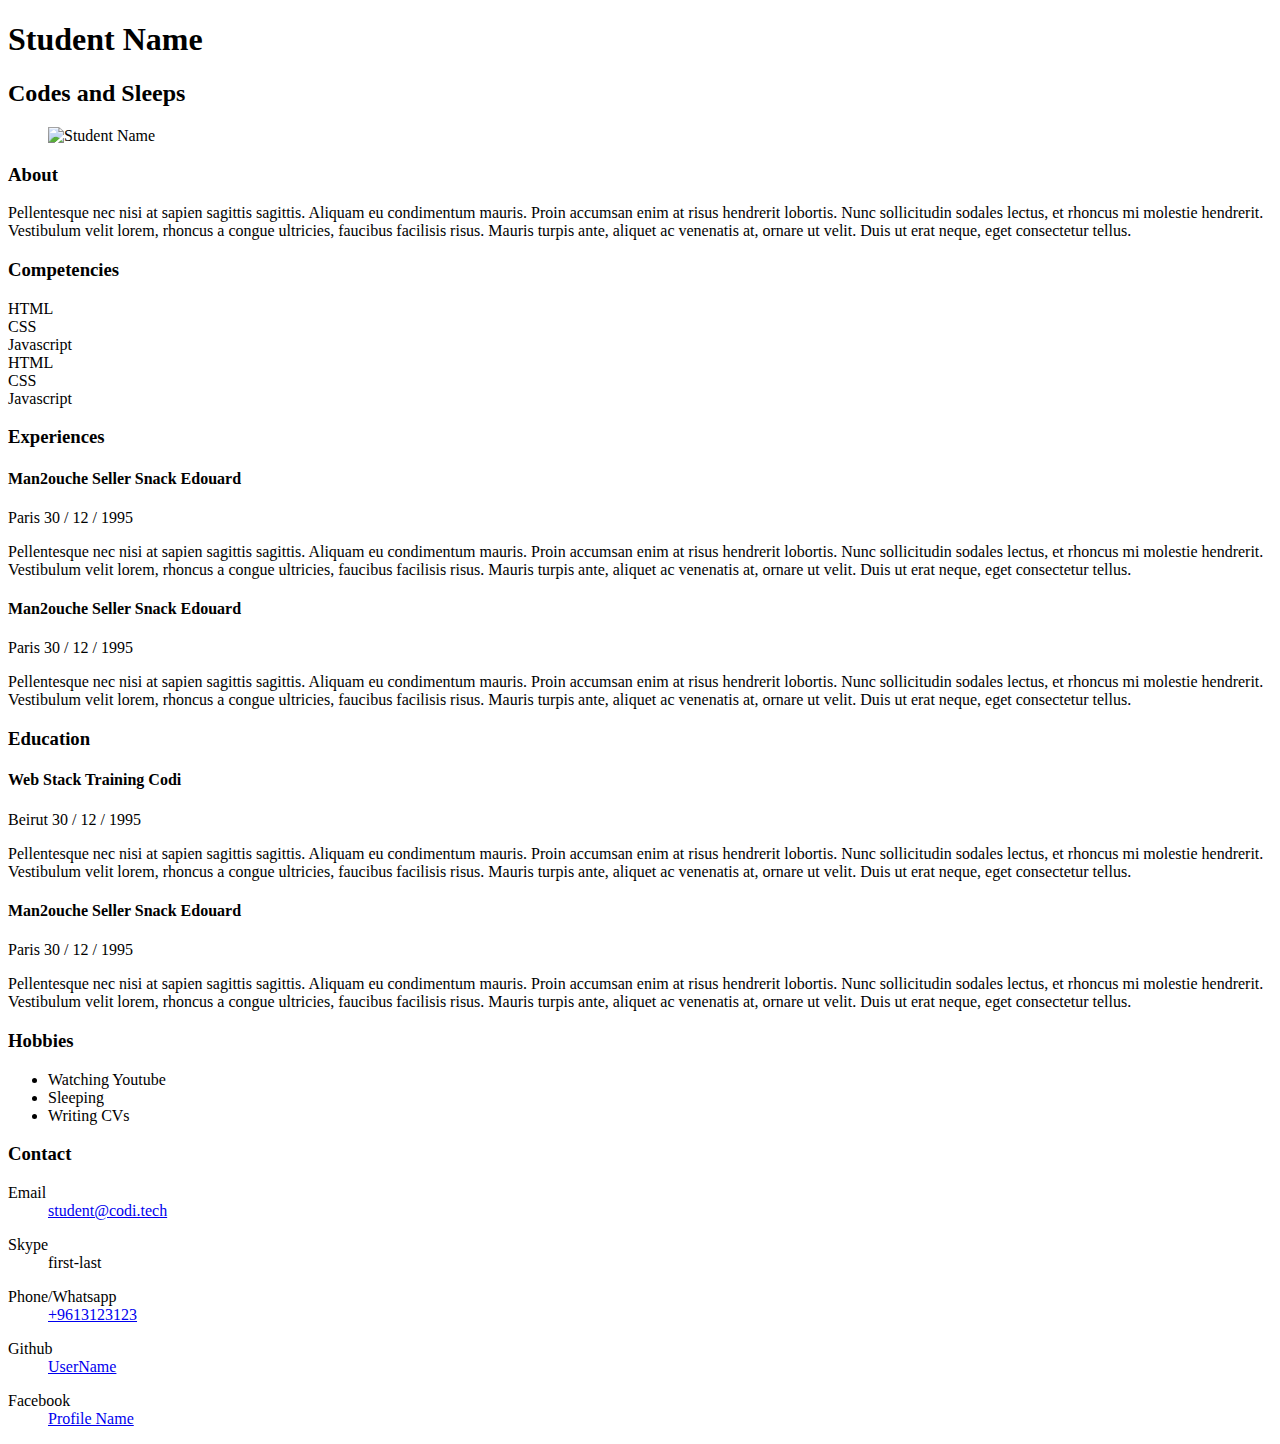
==== public/style1/index.html @ 94451205 "first" ====
<!DOCTYPE html>
<html lang="en">
  <head>
    <!-- Meta tags -->
    <meta http-equiv="content-type" content="text/html; charset=UTF-8" />
    <meta charset="utf-8" />
    <meta http-equiv="X-UA-Compatible" content="IE=edge,chrome=1" />
    <meta name="viewport" content="width=device-width, initial-scale=1.0" />
    <!-- /Meta tags -->

    <title>JStudent | CV</title>

    <!-- Stylesheets -->
    <link rel="stylesheet" href="normalize.css" />
    <link rel="stylesheet" href="style.css">
    <!-- /Stylesheets -->
  </head>
  <body>
    <div id="#wrapper">
      <header>
        <div>
          <hgroup>
            <h1>Student Name</h1>
            <h2>Codes and Sleeps</h2>
          </hgroup>
          <figure>
            <img src="../images/110x110.png" alt="Student Name" />
          </figure>
        </div>
      </header>
      <div class="content">
        <section id="about">
          <h3>About</h3>
          <p>
            Pellentesque nec nisi at sapien sagittis sagittis. Aliquam eu
            condimentum mauris. Proin accumsan enim at risus hendrerit lobortis.
            Nunc sollicitudin sodales lectus, et rhoncus mi molestie hendrerit.
            Vestibulum velit lorem, rhoncus a congue ultricies, faucibus
            facilisis risus. Mauris turpis ante, aliquet ac venenatis at, ornare
            ut velit. Duis ut erat neque, eget consectetur tellus.
          </p>
        </section>
        <section id="competencies">
          <h3>Competencies</h3>
          <div class="skills skills-primary">
            <div class="skill" data-skill="5">
              <span>HTML</span>
            </div>
            <div class="skill" data-skill="3">
              <span>CSS</span>
            </div>
            <div class="skill" data-skill="1">
              <span>Javascript</span>
            </div>
          </div>
          <div class="skills skills-secondary">
            <div class="skill" data-skill="9">
              <span>HTML</span>
            </div>
            <div class="skill" data-skill="5">
              <span>CSS</span>
            </div>
            <div class="skill" data-skill="7">
              <span>Javascript</span>
            </div>
          </div>
        </section>
        <section id="experiences">
          <h3>Experiences</h3>
          <div class="experience">
            <h4>
              <span class="experience-type">Man2ouche Seller</span>
              <span class="experience-institution">Snack Edouard</span>
            </h4>
            <div class="experience-details">
              <span class="experience-location">
                Paris
              </span>
              <span class="experience-date">
                <span class="day">30</span>
                <span class="experience-date-separator">/</span>
                <span class="month">12</span>
                <span class="experience-date-separator">/</span>
                <span class="year">1995</span>
              </span>
            </div>
            <p class="experience-description">
              Pellentesque nec nisi at sapien sagittis sagittis. Aliquam eu
              condimentum mauris. Proin accumsan enim at risus hendrerit
              lobortis. Nunc sollicitudin sodales lectus, et rhoncus mi molestie
              hendrerit. Vestibulum velit lorem, rhoncus a congue ultricies,
              faucibus facilisis risus. Mauris turpis ante, aliquet ac venenatis
              at, ornare ut velit. Duis ut erat neque, eget consectetur tellus.
            </p>
          </div>
          <div class="experience">
            <h4>
              <span class="experience-type">Man2ouche Seller</span>
              <span class="experience-institution">Snack Edouard</span>
            </h4>
            <div class="experience-details">
              <span class="experience-location">
                Paris
              </span>
              <span class="experience-date">
                <span class="day">30</span>
                <span class="experience-date-separator">/</span>
                <span class="month">12</span>
                <span class="experience-date-separator">/</span>
                <span class="year">1995</span>
              </span>
            </div>
            <p class="experience-description">
              Pellentesque nec nisi at sapien sagittis sagittis. Aliquam eu
              condimentum mauris. Proin accumsan enim at risus hendrerit
              lobortis. Nunc sollicitudin sodales lectus, et rhoncus mi molestie
              hendrerit. Vestibulum velit lorem, rhoncus a congue ultricies,
              faucibus facilisis risus. Mauris turpis ante, aliquet ac venenatis
              at, ornare ut velit. Duis ut erat neque, eget consectetur tellus.
            </p>
          </div>
        </section>
        <section id="education">
          <h3>Education</h3>
          <div class="experience">
            <h4>
              <span class="experience-type">Web Stack Training</span>
              <span class="experience-institution">Codi</span>
            </h4>
            <div class="experience-details">
              <span class="experience-location">
                Beirut
              </span>
              <span class="experience-date">
                <span class="day">30</span>
                <span class="experience-date-separator">/</span>
                <span class="month">12</span>
                <span class="experience-date-separator">/</span>
                <span class="year">1995</span>
              </span>
            </div>
            <p class="experience-description">
              Pellentesque nec nisi at sapien sagittis sagittis. Aliquam eu
              condimentum mauris. Proin accumsan enim at risus hendrerit
              lobortis. Nunc sollicitudin sodales lectus, et rhoncus mi molestie
              hendrerit. Vestibulum velit lorem, rhoncus a congue ultricies,
              faucibus facilisis risus. Mauris turpis ante, aliquet ac venenatis
              at, ornare ut velit. Duis ut erat neque, eget consectetur tellus.
            </p>
          </div>
          <div class="experience">
            <h4>
              <span class="experience-type">Man2ouche Seller</span>
              <span class="experience-institution">Snack Edouard</span>
            </h4>
            <div class="experience-details">
              <span class="experience-location">
                Paris
              </span>
              <span class="experience-date">
                <span class="day">30</span>
                <span class="experience-date-separator">/</span>
                <span class="month">12</span>
                <span class="experience-date-separator">/</span>
                <span class="year">1995</span>
              </span>
            </div>
            <p class="experience-description">
              Pellentesque nec nisi at sapien sagittis sagittis. Aliquam eu
              condimentum mauris. Proin accumsan enim at risus hendrerit
              lobortis. Nunc sollicitudin sodales lectus, et rhoncus mi molestie
              hendrerit. Vestibulum velit lorem, rhoncus a congue ultricies,
              faucibus facilisis risus. Mauris turpis ante, aliquet ac venenatis
              at, ornare ut velit. Duis ut erat neque, eget consectetur tellus.
            </p>
          </div>
        </section>
        <section id="hobbies">
          <h3>Hobbies</h3>
          <ul>
            <li>Watching Youtube</li>
            <li>Sleeping</li>
            <li>Writing CVs</li>
          </ul>
        </section>
        <section id="contact">
          <h3>Contact</h3>
          <div class="contacts">
            <dl class="contact contact-email">
              <dt class="contact-type">Email</dt>
              <dd class="contact-value">
                <a href="mailto:student@codi.tech">student@codi.tech</a>
              </dd>
            </dl>
            <dl class="contact contact-skype">
              <dt class="contact-type">Skype</dt>
              <dd class="contact-value">first-last</dd>
            </dl>
            <dl class="contact contact-phone">
              <dt class="contact-type">Phone/Whatsapp</dt>
              <dd class="contact-value">
                <a href="tel:+96170261482">+9613123123</a>
              </dd>
            </dl>
            <dl class="contact contact-github">
              <dt class="contact-type">Github</dt>
              <dd class="contact-value">
                <a href="https://github.com/User/" target="_blank">UserName</a>
              </dd>
            </dl>
            <dl class="contact contact-facebook">
              <dt class="contact-type">Facebook</dt>
              <dd class="contact-value">
                <a href="//www.facebook.com/profileName" target="_blank"
                  >Profile Name</a
                >
              </dd>
            </dl>
          </div>
        </section>
      </div>
    </div>
  </body>
</html>
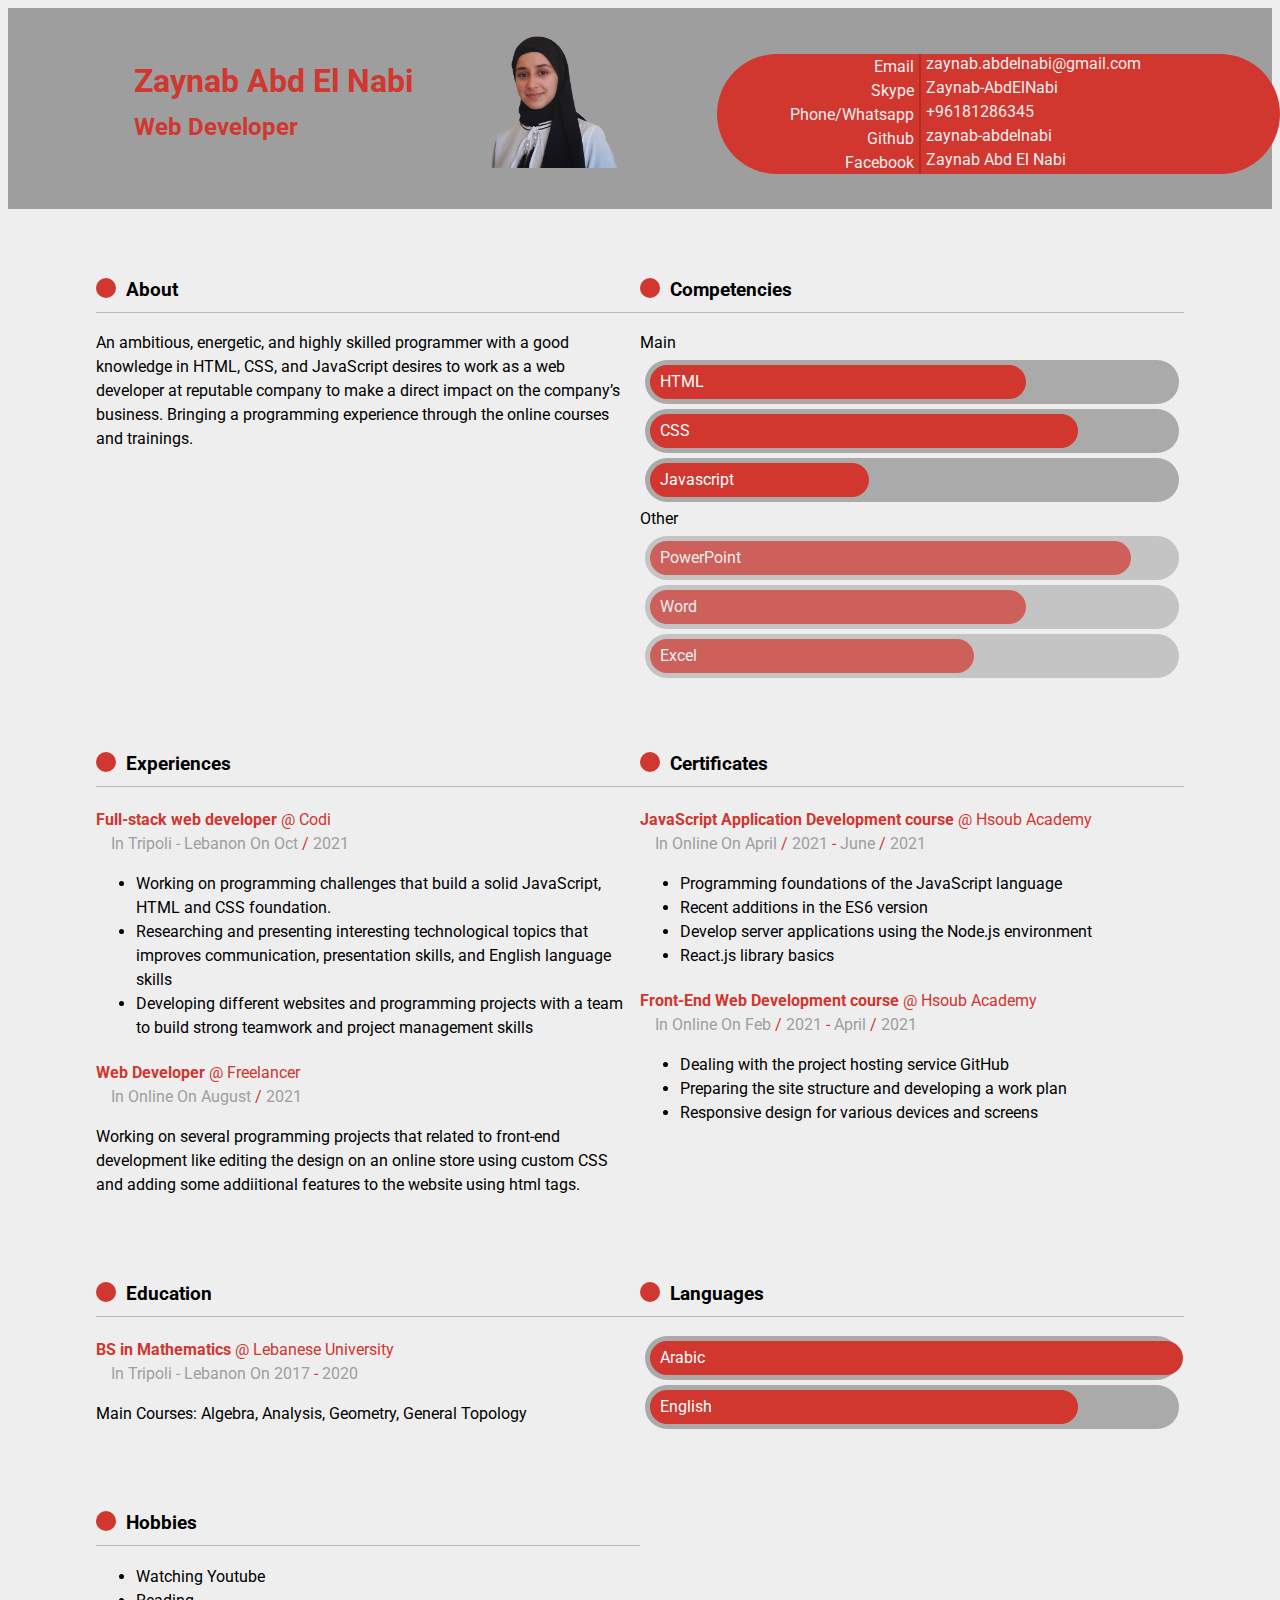
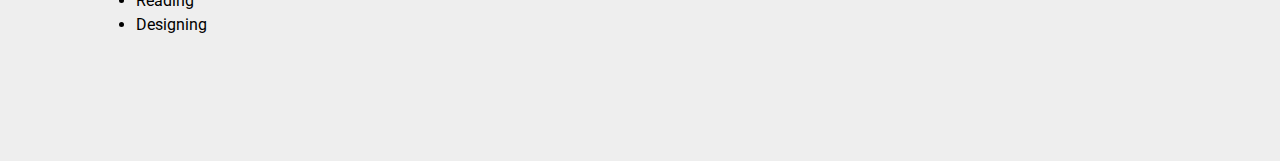
==== commit b8cf72d3: "add content to html - style 1" ====
--- a/public/style1/index.html
+++ b/public/style1/index.html
@@ -8,7 +8,7 @@
     <meta name="viewport" content="width=device-width, initial-scale=1.0" />
     <!-- /Meta tags -->
 
-    <title>JStudent | CV</title>
+    <title>Zaynab Abd El Nabi | CV</title>
 
     <!-- Stylesheets -->
     <link rel="stylesheet" href="normalize.css" />
@@ -20,11 +20,11 @@
       <header>
         <div>
           <hgroup>
-            <h1>Student Name</h1>
-            <h2>Codes and Sleeps</h2>
+            <h1>Zaynab Abd El Nabi</h1>
+            <h2>Web Developer</h2>
           </hgroup>
           <figure>
-            <img src="../images/110x110.png" alt="Student Name" />
+            <img src="../images/zaynab.abdelnabi.png" alt="Student Name" width="150" height="150"/>
           </figure>
         </div>
       </header>
@@ -32,36 +32,34 @@
         <section id="about">
           <h3>About</h3>
           <p>
-            Pellentesque nec nisi at sapien sagittis sagittis. Aliquam eu
-            condimentum mauris. Proin accumsan enim at risus hendrerit lobortis.
-            Nunc sollicitudin sodales lectus, et rhoncus mi molestie hendrerit.
-            Vestibulum velit lorem, rhoncus a congue ultricies, faucibus
-            facilisis risus. Mauris turpis ante, aliquet ac venenatis at, ornare
-            ut velit. Duis ut erat neque, eget consectetur tellus.
+            An ambitious, energetic, and highly skilled programmer with a good knowledge in HTML, CSS, and
+            JavaScript desires to work as a web developer at reputable company to make a direct
+            impact on the company’s business. Bringing a programming experience
+            through the online courses and trainings.
           </p>
         </section>
         <section id="competencies">
           <h3>Competencies</h3>
           <div class="skills skills-primary">
-            <div class="skill" data-skill="5">
+            <div class="skill" data-skill="7">
               <span>HTML</span>
             </div>
-            <div class="skill" data-skill="3">
+            <div class="skill" data-skill="8">
               <span>CSS</span>
             </div>
-            <div class="skill" data-skill="1">
+            <div class="skill" data-skill="4">
               <span>Javascript</span>
             </div>
           </div>
           <div class="skills skills-secondary">
             <div class="skill" data-skill="9">
-              <span>HTML</span>
-            </div>
-            <div class="skill" data-skill="5">
-              <span>CSS</span>
+              <span>PowerPoint</span>
             </div>
             <div class="skill" data-skill="7">
-              <span>Javascript</span>
+              <span>Word</span>
+            </div>
+            <div class="skill" data-skill="6">
+              <span>Excel</span>
             </div>
           </div>
         </section>
@@ -69,118 +67,140 @@
           <h3>Experiences</h3>
           <div class="experience">
             <h4>
-              <span class="experience-type">Man2ouche Seller</span>
-              <span class="experience-institution">Snack Edouard</span>
-            </h4>
-            <div class="experience-details">
-              <span class="experience-location">
-                Paris
-              </span>
-              <span class="experience-date">
-                <span class="day">30</span>
-                <span class="experience-date-separator">/</span>
-                <span class="month">12</span>
-                <span class="experience-date-separator">/</span>
-                <span class="year">1995</span>
+              <span class="experience-type">Full-stack web developer</span>
+              <span class="experience-institution">Codi</span>
+            </h4>
+            <div class="experience-details">
+              <span class="experience-location">
+                Tripoli - Lebanon
+              </span>
+              <span class="experience-date">
+                <span class="month">Oct</span>
+                <span class="experience-date-separator">/</span>
+                <span class="year">2021</span>
+              </span>
+            </div>
+            <ul class="experience-description">
+              <li>Working on programming challenges that build a solid JavaScript, HTML and CSS foundation.</li>
+              <li>Researching and presenting interesting technological topics that improves communication, presentation skills, and English language skills</li>
+              <li>Developing different websites and programming projects with a team to build strong teamwork and project management skills</li>
+            <ul>
+            </p>
+          </div>
+          <div class="experience">
+            <h4>
+              <span class="experience-type">Web Developer</span>
+              <span class="experience-institution">Freelancer</span>
+            </h4>
+            <div class="experience-details">
+              <span class="experience-location">
+                Online
+              </span>
+              <span class="experience-date">
+                <span class="month">August</span>
+                <span class="experience-date-separator">/</span>
+                <span class="year">2021</span>
               </span>
             </div>
             <p class="experience-description">
-              Pellentesque nec nisi at sapien sagittis sagittis. Aliquam eu
-              condimentum mauris. Proin accumsan enim at risus hendrerit
-              lobortis. Nunc sollicitudin sodales lectus, et rhoncus mi molestie
-              hendrerit. Vestibulum velit lorem, rhoncus a congue ultricies,
-              faucibus facilisis risus. Mauris turpis ante, aliquet ac venenatis
-              at, ornare ut velit. Duis ut erat neque, eget consectetur tellus.
+              Working on several programming projects that related to front-end development like editing the design on an online store
+              using custom CSS and adding some addiitional features to the website using html tags.
             </p>
           </div>
-          <div class="experience">
-            <h4>
-              <span class="experience-type">Man2ouche Seller</span>
-              <span class="experience-institution">Snack Edouard</span>
-            </h4>
-            <div class="experience-details">
-              <span class="experience-location">
-                Paris
-              </span>
-              <span class="experience-date">
-                <span class="day">30</span>
-                <span class="experience-date-separator">/</span>
-                <span class="month">12</span>
-                <span class="experience-date-separator">/</span>
-                <span class="year">1995</span>
-              </span>
-            </div>
-            <p class="experience-description">
-              Pellentesque nec nisi at sapien sagittis sagittis. Aliquam eu
-              condimentum mauris. Proin accumsan enim at risus hendrerit
-              lobortis. Nunc sollicitudin sodales lectus, et rhoncus mi molestie
-              hendrerit. Vestibulum velit lorem, rhoncus a congue ultricies,
-              faucibus facilisis risus. Mauris turpis ante, aliquet ac venenatis
-              at, ornare ut velit. Duis ut erat neque, eget consectetur tellus.
-            </p>
+        </section>
+        <section id="certificates">
+          <h3>Certificates</h3>
+          <div class="experience">
+            <h4>
+              <span class="experience-type"> JavaScript Application Development course</span>
+              <span class="experience-institution">Hsoub Academy</span>
+            </h4>
+            <div class="experience-details">
+              <span class="experience-location">
+                Online
+              </span>
+              <span class="experience-date">
+                <span class="month">April</span>
+                <span class="experience-date-separator">/</span>
+                <span class="year">2021</span>
+                <span class="experience-date-separator">-</span>
+                <span class="month">June</span>
+                <span class="experience-date-separator">/</span>
+                <span class="year">2021</span>
+              </span>
+            </div>
+            <ul class="experience-description">
+              <li>Programming foundations of the JavaScript language</li>
+              <li>Recent additions in the ES6 version</li>
+              <li>Develop server applications using the Node.js environment</li>
+              <li>React.js library basics</li>
+            </ul>
+          </div>
+          <div class="experience">
+            <h4>
+              <span class="experience-type">Front-End Web Development course</span>
+              <span class="experience-institution">Hsoub Academy</span>
+            </h4>
+            <div class="experience-details">
+              <span class="experience-location">
+                Online
+              </span>
+              <span class="experience-date">
+                <span class="month">Feb</span>
+                <span class="experience-date-separator">/</span>
+                <span class="year">2021</span>
+                <span class="experience-date-separator">-</span>
+                <span class="month">April</span>
+                <span class="experience-date-separator">/</span>
+                <span class="year">2021</span>
+              </span>
+            </div>
+            <ul class="experience-description">
+              <li>Dealing with the project hosting service GitHub</li>
+              <li>Preparing the site structure and developing a work plan</li>
+              <li>Responsive design for various devices and screens</li>
+            </ul>
           </div>
         </section>
         <section id="education">
           <h3>Education</h3>
           <div class="experience">
             <h4>
-              <span class="experience-type">Web Stack Training</span>
-              <span class="experience-institution">Codi</span>
-            </h4>
-            <div class="experience-details">
-              <span class="experience-location">
-                Beirut
-              </span>
-              <span class="experience-date">
-                <span class="day">30</span>
-                <span class="experience-date-separator">/</span>
-                <span class="month">12</span>
-                <span class="experience-date-separator">/</span>
-                <span class="year">1995</span>
+              <span class="experience-type">BS in Mathematics</span>
+              <span class="experience-institution">Lebanese University</span>
+            </h4>
+            <div class="experience-details">
+              <span class="experience-location">
+                Tripoli - Lebanon
+              </span>
+              <span class="experience-date">
+                <span class="year">2017</span>
+                <span class="experience-date-separator">-</span>
+                <span class="year">2020</span>
               </span>
             </div>
             <p class="experience-description">
-              Pellentesque nec nisi at sapien sagittis sagittis. Aliquam eu
-              condimentum mauris. Proin accumsan enim at risus hendrerit
-              lobortis. Nunc sollicitudin sodales lectus, et rhoncus mi molestie
-              hendrerit. Vestibulum velit lorem, rhoncus a congue ultricies,
-              faucibus facilisis risus. Mauris turpis ante, aliquet ac venenatis
-              at, ornare ut velit. Duis ut erat neque, eget consectetur tellus.
+              Main Courses: Algebra, Analysis, Geometry, General Topology
             </p>
           </div>
-          <div class="experience">
-            <h4>
-              <span class="experience-type">Man2ouche Seller</span>
-              <span class="experience-institution">Snack Edouard</span>
-            </h4>
-            <div class="experience-details">
-              <span class="experience-location">
-                Paris
-              </span>
-              <span class="experience-date">
-                <span class="day">30</span>
-                <span class="experience-date-separator">/</span>
-                <span class="month">12</span>
-                <span class="experience-date-separator">/</span>
-                <span class="year">1995</span>
-              </span>
-            </div>
-            <p class="experience-description">
-              Pellentesque nec nisi at sapien sagittis sagittis. Aliquam eu
-              condimentum mauris. Proin accumsan enim at risus hendrerit
-              lobortis. Nunc sollicitudin sodales lectus, et rhoncus mi molestie
-              hendrerit. Vestibulum velit lorem, rhoncus a congue ultricies,
-              faucibus facilisis risus. Mauris turpis ante, aliquet ac venenatis
-              at, ornare ut velit. Duis ut erat neque, eget consectetur tellus.
-            </p>
+        </section>
+        <section id="languages">
+          <h3>Languages</h3>
+          <div class="skills">
+            <div class="skill" data-skill="10">
+              <span>Arabic</span>
+            </div>
+            <div class="skill" data-skill="8">
+              <span>English</span>
+            </div>
           </div>
         </section>
         <section id="hobbies">
           <h3>Hobbies</h3>
           <ul>
             <li>Watching Youtube</li>
-            <li>Sleeping</li>
-            <li>Writing CVs</li>
+            <li>Reading</li>
+            <li>Designing</li>
           </ul>
         </section>
         <section id="contact">
@@ -189,30 +209,30 @@
             <dl class="contact contact-email">
               <dt class="contact-type">Email</dt>
               <dd class="contact-value">
-                <a href="mailto:student@codi.tech">student@codi.tech</a>
+                <a href="mailto:zaynab.abdelnabi@gmail.com">zaynab.abdelnabi@gmail.com</a>
               </dd>
             </dl>
             <dl class="contact contact-skype">
               <dt class="contact-type">Skype</dt>
-              <dd class="contact-value">first-last</dd>
+              <dd class="contact-value">Zaynab-AbdElNabi</dd>
             </dl>
             <dl class="contact contact-phone">
               <dt class="contact-type">Phone/Whatsapp</dt>
               <dd class="contact-value">
-                <a href="tel:+96170261482">+9613123123</a>
+                <a href="tel:+96181286345">+96181286345</a>
               </dd>
             </dl>
             <dl class="contact contact-github">
               <dt class="contact-type">Github</dt>
               <dd class="contact-value">
-                <a href="https://github.com/User/" target="_blank">UserName</a>
+                <a href="https://github.com/zaynab-abdelnabi" target="_blank">zaynab-abdelnabi</a>
               </dd>
             </dl>
             <dl class="contact contact-facebook">
               <dt class="contact-type">Facebook</dt>
               <dd class="contact-value">
-                <a href="//www.facebook.com/profileName" target="_blank"
-                  >Profile Name</a
+                <a href="https://www.facebook.com/zaynab.abdelnabi/" target="_blank"
+                  >Zaynab Abd El Nabi</a
                 >
               </dd>
             </dl>
--- a/public/style1/style.css
+++ b/public/style1/style.css
@@ -0,0 +1,254 @@
+@import url('https://fonts.googleapis.com/css2?family=Roboto&display=swap');
+body {
+    font-family: 'Roboto', sans-serif;
+    line-height: 1.5rem;
+    background-color: #eee;
+}
+
+/* header */
+
+header {
+    background-color: #9e9e9e;
+    padding: 10px 0 20px;
+    padding-left: 10%;
+    position: relative;
+}
+
+header div {
+    display: flex;
+}
+
+hgroup {
+    color: #d1362f;
+    margin: 30px 0;
+}
+
+figure {
+    margin: 0 5%;
+}
+
+/* content */
+
+.content {
+    padding: 50px 7%;
+    display: flex;
+    flex-wrap: wrap;
+}
+
+section {
+    width: 50%;
+    margin-bottom: 50px;
+}
+
+section h3 {
+    border-bottom: 1px solid #bbb;
+    padding: 0 0 10px 30px;
+}
+
+section h3::before {
+    content: '';
+    position: absolute;
+    background-color: #d1362f;
+    border-radius: 50%;
+    height: 20px;
+    width: 20px;
+    margin-top: 0px;
+    margin-left: -30px;
+}
+
+/* contact information */
+
+#contact {
+    position: absolute;
+    top: 6%;
+    right: 0%;
+    background-color: #d1362f;
+    line-height: 1.25rem;
+    border-radius: 60px;
+    width: 44% !important;
+}
+
+#contact h3 {
+    display: none;
+}
+
+.contacts dl {
+    display: flex;
+    margin: 0;
+}
+
+.contacts dd {
+    margin: 0;
+    padding-left: 5px;
+    color: #eee;
+}
+
+.contacts dd a {
+    text-decoration: none;
+    color: #eee;
+}
+
+.contacts dt {
+    width: 130px;
+    background-color: #d1362f;
+    color: #eee;
+    padding: 3px 0 1px 7px;
+    margin-left: 60px;
+    border-right: 2px solid #b32a20;
+    text-align: right;
+    padding-right: 5px;
+}
+
+/* experience and education */
+
+.experience h4 {
+    color: #d1362f;
+    margin-bottom: 0;
+}
+
+.experience-institution {
+    font-weight: normal;
+}
+
+.experience-institution::before {
+    content: '@ ';
+}
+
+.experience-details {
+    color: #9e9e9e;
+    margin-left: 15px;
+}
+
+.experience-location::before {
+    content: 'In';
+}
+
+.experience-date::before {
+    content: 'On';
+}
+
+.experience-date-separator {
+    color: #d1362f;
+}
+
+section p {
+    margin-right: 3%;
+}
+
+/* Skills */
+
+.skills-primary::before {
+    content: 'Main';
+}
+
+.skills-secondary::before {
+    content: 'Other';
+    opacity: 1;
+}
+
+.skill {
+    background-color: #aaa;
+    padding: 5px;
+    margin: 5px;
+    border-radius: 30px;
+}
+
+.skills-secondary .skill {
+    background-color: #c4c4c4;
+}
+
+.skills-secondary span {
+    opacity: 0.7;
+}
+
+.skill span {
+    display: inherit;
+    padding: 5px 10px;
+    background-color: #d1362f;
+    color: #fff;
+    border-radius: 30px;
+}
+
+.skill[data-skill='1'] span {
+    width: calc(10% - 2%);
+}
+
+.skill[data-skill='2'] span {
+    width: calc(20% - 2%);
+}
+
+.skill[data-skill='3'] span {
+    width: calc(30% - 2%);
+}
+
+.skill[data-skill='4'] span {
+    width: calc(40% - 2%);
+}
+
+.skill[data-skill='5'] span {
+    width: calc(50% - 2%);
+}
+
+.skill[data-skill='6'] span {
+    width: calc(60% - 2%);
+}
+
+.skill[data-skill='7'] span {
+    width: calc(70% - 2%);
+}
+
+.skill[data-skill='8'] span {
+    width: calc(80% - 2%);
+}
+
+.skill[data-skill='9'] span {
+    width: calc(90% - 2%);
+}
+
+.skill[data-skill='10'] span {
+    width: calc(100% - 2%);
+}
+
+/* Media Query */
+
+@media screen and (max-width:992px) {
+    #contact {
+        position: initial;
+        background-color: transparent;
+        width: 100% !important;
+    }
+    #contact h3 {
+        display: block;
+    }
+    .contacts dd a {
+        text-decoration: none;
+        color: #d1362f;
+    }
+    .contacts dd {
+        color: #d1362f;
+    }
+    .contacts dt {
+        background-color: #d1362f;
+        margin-left: 0;
+        text-align: start;
+    }
+    header {
+        padding-left: 0;
+    }
+    header div {
+        justify-content: space-around;
+    }
+}
+
+@media screen and (max-width:767px) {
+    section {
+        width: 100% ;
+    }
+}
+
+@media screen and (max-width:575px) {
+    header div {
+        flex-direction: column;
+        align-items: center;
+    }
+}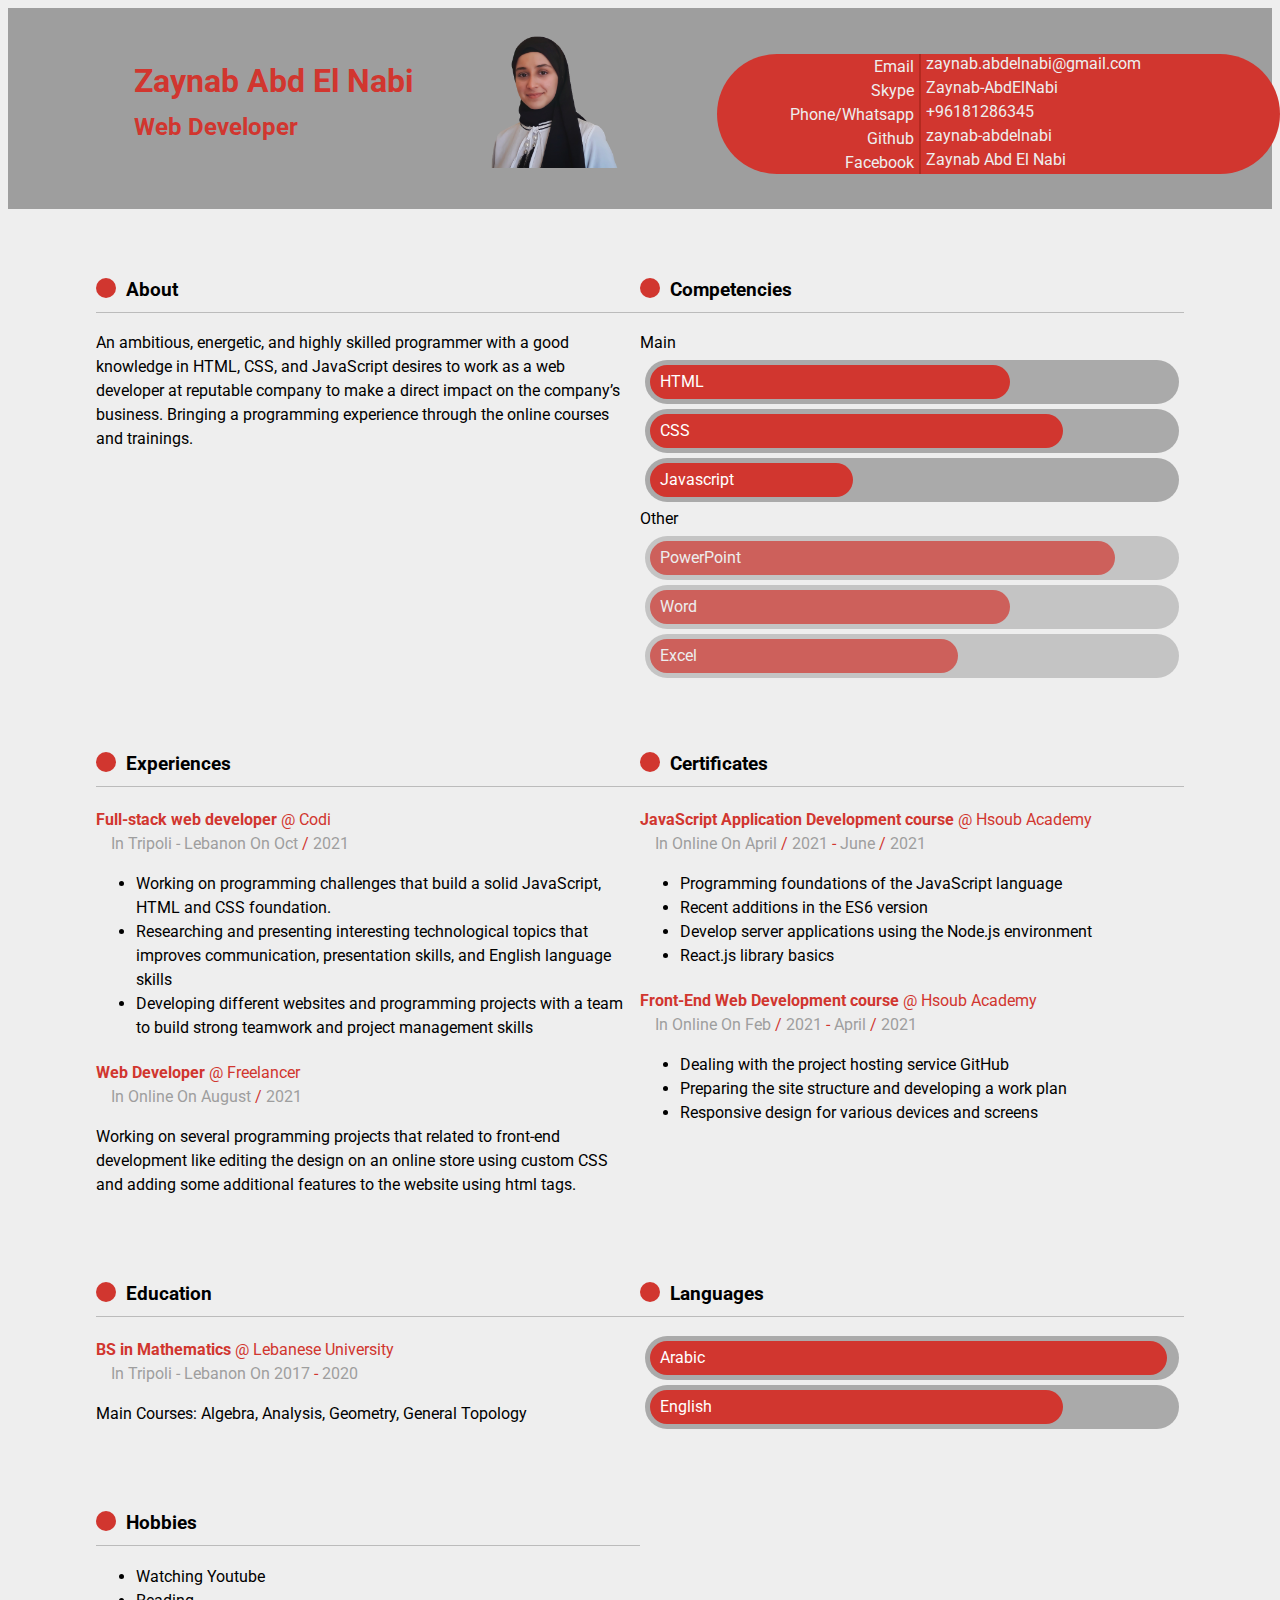
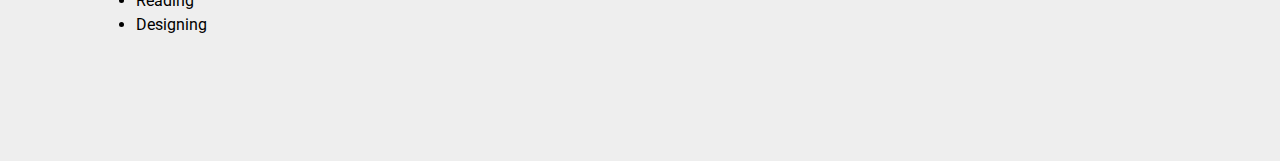
==== commit ab8c5427: "fix style 1" ====
--- a/public/style1/index.html
+++ b/public/style1/index.html
@@ -104,7 +104,7 @@
             </div>
             <p class="experience-description">
               Working on several programming projects that related to front-end development like editing the design on an online store
-              using custom CSS and adding some addiitional features to the website using html tags.
+              using custom CSS and adding some additional features to the website using html tags.
             </p>
           </div>
         </section>
--- a/public/style1/style.css
+++ b/public/style1/style.css
@@ -170,43 +170,43 @@
 }
 
 .skill[data-skill='1'] span {
-    width: calc(10% - 2%);
+    width: calc(10% - 5%);
 }
 
 .skill[data-skill='2'] span {
-    width: calc(20% - 2%);
+    width: calc(20% - 5%);
 }
 
 .skill[data-skill='3'] span {
-    width: calc(30% - 2%);
+    width: calc(30% - 5%);
 }
 
 .skill[data-skill='4'] span {
-    width: calc(40% - 2%);
+    width: calc(40% - 5%);
 }
 
 .skill[data-skill='5'] span {
-    width: calc(50% - 2%);
+    width: calc(50% - 5%);
 }
 
 .skill[data-skill='6'] span {
-    width: calc(60% - 2%);
+    width: calc(60% - 5%);
 }
 
 .skill[data-skill='7'] span {
-    width: calc(70% - 2%);
+    width: calc(70% - 5%);
 }
 
 .skill[data-skill='8'] span {
-    width: calc(80% - 2%);
+    width: calc(80% - 5%);
 }
 
 .skill[data-skill='9'] span {
-    width: calc(90% - 2%);
+    width: calc(90% - 5%);
 }
 
 .skill[data-skill='10'] span {
-    width: calc(100% - 2%);
+    width: calc(100% - 5%);
 }
 
 /* Media Query */
